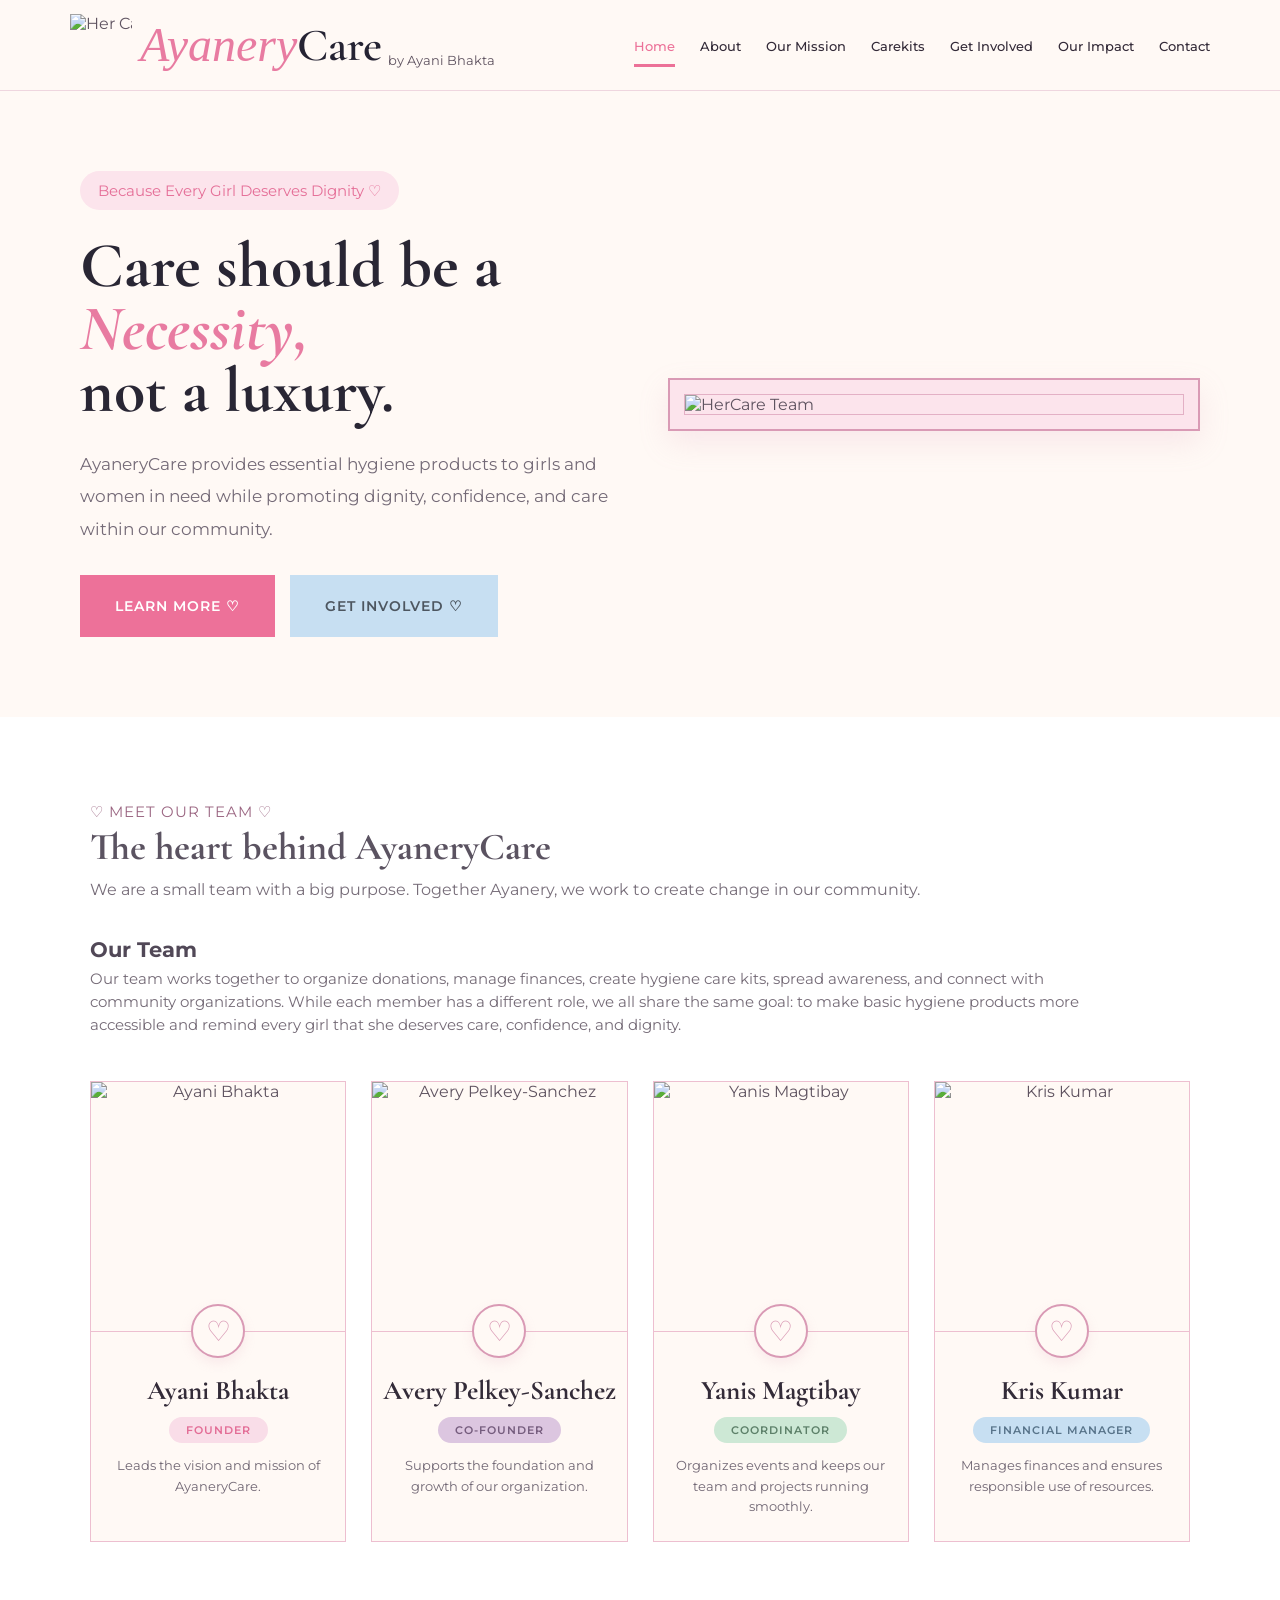
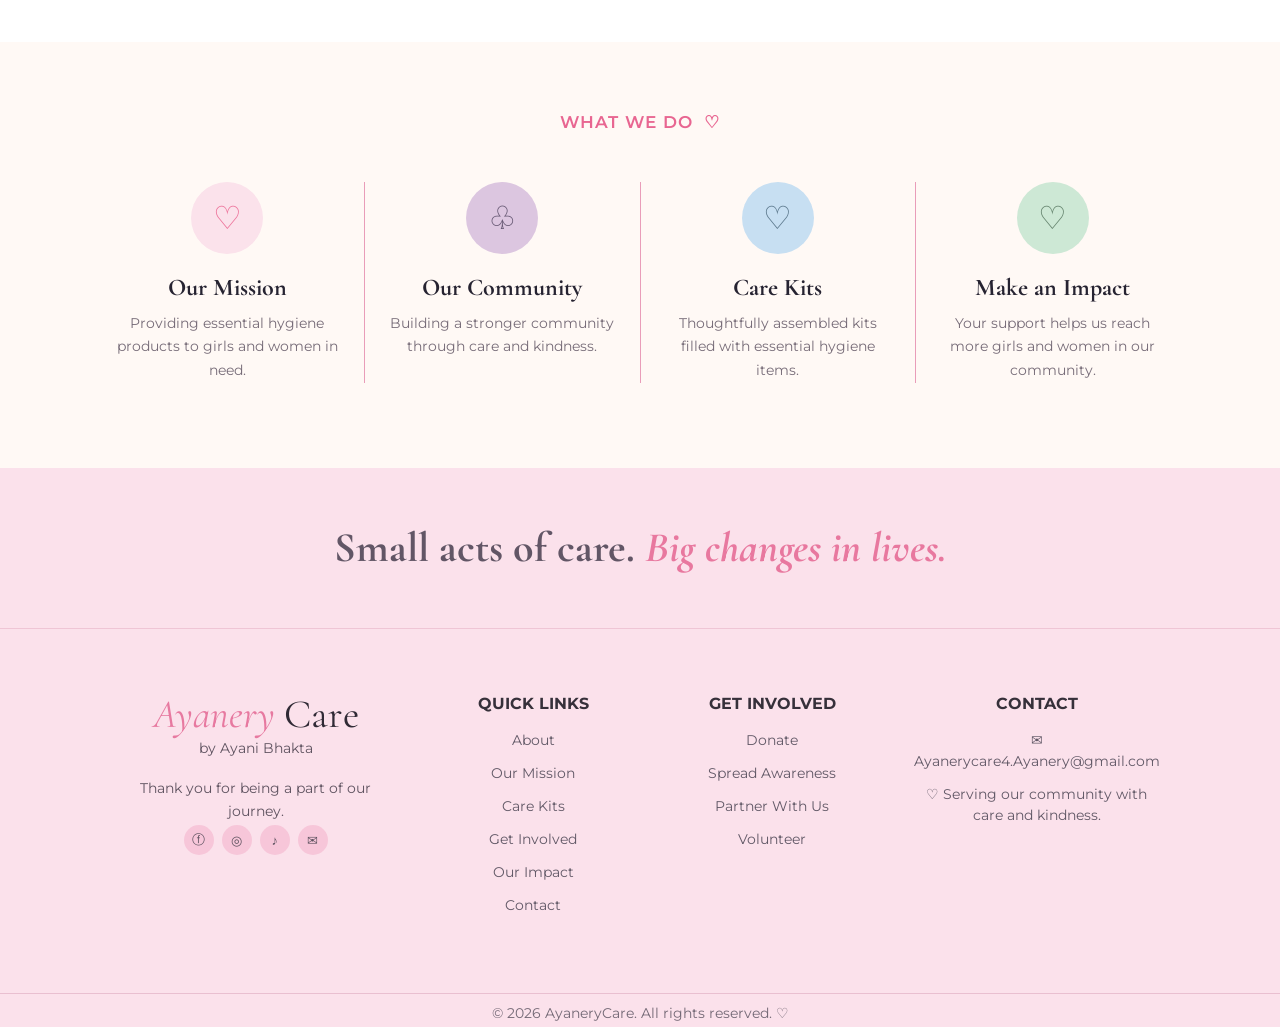
==== index.html @ 55cba6fd "Add files via upload" ====
<!DOCTYPE html>
<html lang="en">

<head>
    <meta charset="UTF-8">
    <meta name="viewport" content="width=device-width, initial-scale=1.0">

    <title>AyaneryCare | By Ayani Bhakta</title>

    <link rel="preconnect" href="https://fonts.googleapis.com">
    <link rel="preconnect" href="https://fonts.gstatic.com" crossorigin>

    <link href="https://fonts.googleapis.com/css2?family=Cormorant+Garamond:wght@500;600;700&family=Montserrat:wght@300;400;500;600;700&family=Playfair+Display:ital,wght@0,500;0,600;0,700;1,500&display=swap" rel="stylesheet">

    <link rel="stylesheet" href="style.css">
</head>

<body>

<header class="navbar">

    <div class="nav-container">

        <a href="index.html" class="logo">

            <img
                src="images/logo2.jpg"
                alt="Her Care Logo"
                class="logo-image"
            >

            <span class="logo-her">Ayanery </span>
            <span class="logo-care">Care</span>
            <span class="logo-by">by Ayani Bhakta</span>

        </a>

        <button class="menu-button" aria-label="Open menu">☰</button>

        <nav>

            <ul class="nav-links">

                <li>
                    <a href="index.html" class="active">Home</a>
                </li>

                <li>
                    <a href="about.html">About</a>
                </li>

                <li>
                    <a href="mission.html">Our Mission</a>
                </li>

                <li>
                    <a href="care-kits.html">Carekits</a>
                </li>

                <li>
                    <a href="get-involved.html">Get Involved</a>
                </li>

                <li>
                    <a href="impact.html">Our Impact</a>
                </li>

                <li>
                    <a href="contact.html">Contact</a>
                </li>

            </ul>

        </nav>

    </div>

</header>


<section class="Her">

    <div class="Her-container">

        <div class="Her-text">

            <div class="slogan">
                Because Every Girl Deserves Dignity ♡
            </div>

            <h1>
                Care should be a
                <span>Necessity,</span>
                <br>
                not a luxury.
            </h1>

            <p>
                AyaneryCare provides essential hygiene products
                to girls and women in need while promoting
                dignity, confidence, and care within our
                community.
            </p>

            <div class="Her-buttons">

                <a href="about.html" class="button pink-button">
                    LEARN MORE ♡
                </a>

                <a href="get-involved.html" class="button blue-button">
                    GET INVOLVED ♡
                </a>

            </div>

        </div>


        <div class="Her-image team-frame">

            <div class="frame-inner">

                <img
                    src="images/team-photo.png"
                    alt="HerCare Team"
                    class="Her-team-photo"
                >

            </div>

        </div>

    </div>

</section>


<section class="team-section">

    <div class="team-title">

        <div class="meet-team">
            ♡ MEET OUR TEAM ♡
        </div>

        <h2>
            The heart behind
            <span>AyaneryCare</span>
        </h2>

        <p class="team-intro">
            We are a small team with a big purpose.
            Together Ayanery, we work to create change in our community.
        </p>

    </div>


    <div class="our-team-description">

        <div class="description-heart"></div>

        <h3>
            Our Team
        </h3>

        <p>
            Our team works together to organize donations,
            manage finances, create hygiene care kits, spread
            awareness, and connect with community organizations.
            While each member has a different role, we all share
            the same goal: to make basic hygiene products more
            accessible and remind every girl that she deserves
            care, confidence, and dignity.
        </p>

    </div>


<div class="team-container">


    <div class="team-card">

        <div class="team-photo">
            <img src="images/ayani1.jpeg" alt="Ayani Bhakta">

            <div class="team-heart">♡</div>
        </div>

        <h3>Ayani Bhakta</h3>

        <div class="role founder">
            FOUNDER
        </div>

        <p>
            Leads the vision and mission of AyaneryCare.
        </p>

    </div>


    <div class="team-card">

        <div class="team-photo">
            <img src="images/avery1.png" alt="Avery Pelkey-Sanchez">

            <div class="team-heart">♡</div>
        </div>

        <h3>Avery Pelkey-Sanchez</h3>

        <div class="role cofounder">
            CO-FOUNDER
        </div>

        <p>
            Supports the foundation and growth of our organization.
        </p>

    </div>


    <div class="team-card">

        <div class="team-photo">
            <img src="images/yanis1.png" alt="Yanis Magtibay">

            <div class="team-heart">♡</div>
        </div>

        <h3>Yanis Magtibay</h3>

        <div class="role coordinator">
            COORDINATOR
        </div>

        <p>
            Organizes events and keeps our team and projects
            running smoothly.
        </p>

    </div>


    <div class="team-card">

        <div class="team-photo">
            <img src="images/kris1.png" alt="Kris Kumar">

            <div class="team-heart">♡</div>
        </div>

        <h3>Kris Kumar</h3>

        <div class="role financial">
            FINANCIAL MANAGER
        </div>

        <p>
            Manages finances and ensures responsible use
            of resources.
        </p>

    </div>

</div>

</section>


<section class="what-we-do">

    <div class="section-title">
        <span>WHAT WE DO</span>
        <span class="title-heart">♡</span>
    </div>

    <div class="what-container">

        <a href="mission.html" class="what-card">

            <div class="what-icon pink-icon">
                ♡
            </div>

            <h3>Our Mission</h3>

            <p>
                Providing essential hygiene products
                to girls and women in need.
            </p>

        </a>


        <div class="divider"></div>


        <a href="about.html" class="what-card">

            <div class="what-icon lavender-icon">
                ♧
            </div>

            <h3>Our Community</h3>

            <p>
                Building a stronger community through
                care and kindness.
            </p>

        </a>


        <div class="divider"></div>


        <a href="care-kits.html" class="what-card">

            <div class="what-icon blue-icon">
                ♡
            </div>

            <h3>Care Kits</h3>

            <p>
                Thoughtfully assembled kits filled with
                essential hygiene items.
            </p>

        </a>


        <div class="divider"></div>


        <a href="impact.html" class="what-card">

            <div class="what-icon mint-icon">
                ♡
            </div>

            <h3>Make an Impact</h3>

            <p>
                Your support helps us reach more girls
                and women in our community.
            </p>

        </a>

    </div>

</section>


<section class="cta">

    <div class="cta-inner">

        <h2>
            Small acts of care.
            <span>Big changes in lives.</span>
        </h2>

    </div>

</section>


<!-- FOOTER -->

<footer>

    <div class="footer-container">

        <div class="footer-brand">

            <div class="footer-logo">
                <span>Ayanery </span>Care
            </div>

            <div class="footer-by">
                by Ayani Bhakta
            </div>

            <p>
                Thank you for being a part
                of our journey.
            </p>

            <div class="social-icons">

                <a
                    href="https://www.facebook.com/profile.php?id=61594185781032&sk=directory_contact_info&fb_profile_edit_entry_point=%7B%22feature%22%3A%22profile_directory%22%2C%22click_point%22%3A%22pencil_edit_directory_section%22%2C%22additional_metadata%22%3A%7B%22section_type%22%3A%22contact_info%22%7D%7D"
                    target="_blank"
                    rel="noopener noreferrer"
                    aria-label="Facebook">
                    ⓕ
                </a>

                <a
                    href="https://www.instagram.com/Ayanerycare_ayani/?utm_source=ig_web_button_share_sheet"
                    target="_blank"
                    rel="noopener noreferrer"
                    aria-label="Instagram">
                    ◎
                </a>

                <a
                    href="https://www.tiktok.com/@Ayanerycare_ayani?is_from_webapp=1&sender_device=pc"
                    target="_blank"
                    rel="noopener noreferrer"
                    aria-label="TikTok">
                    ♪
                </a>

                <a
                    href="mailto:Ayanerycare4.Ayanery@gmail.com"
                    aria-label="Email">
                    ✉
                </a>

            </div>

        </div>

        <div class="footer-column">

            <h4>QUICK LINKS</h4>

            <a href="about.html">About</a>
            <a href="mission.html">Our Mission</a>
            <a href="care-kits.html">Care Kits</a>
            <a href="get-involved.html">Get Involved</a>
            <a href="impact.html">Our Impact</a>
            <a href="contact.html">Contact</a>

        </div>

        <div class="footer-column">

            <h4>GET INVOLVED</h4>

            <a href="get-involved.html">Donate</a>
            <a href="get-involved.html">Spread Awareness</a>
            <a href="get-involved.html">Partner With Us</a>
            <a href="get-involved.html">Volunteer</a>

        </div>

        <div class="footer-column contact">

            <h4>CONTACT</h4>

            <p>✉ Ayanerycare4.Ayanery@gmail.com</p>

            <p>
                ♡ Serving our community with care and kindness.
            </p>

        </div>

    </div>

    <div class="copyright">

         <span id="year"></span>
      © 2026 AyaneryCare. All rights reserved. ♡

    </div>

</footer>


<script src="script.js"></script>

</body>
</html>
---- style.css ----
/* =========================================================
   HER CARE — STYLE.CSS
========================================================= */

:root {
    --pink: #F8C8DC;
    --blush: #FCE4EC;
    --lavender: #DCC6E0;
    --blue: #C7DFF2;
    --mint: #CDE8D5;
    --peach: #FAD9C1;
    --cream: #FFF9F5;
    --rose: #D99AB5;
    --text: #5F5360;
    --dark: #302A35;
    --muted: #776C78;
    --line: #E99DB9;
}

/* =========================================================
   GENERAL
========================================================= */

* {
    box-sizing: border-box;
    margin: 0;
    padding: 0;
}

html {
    scroll-behavior: smooth;
}

body {
    font-family: "Montserrat", sans-serif;
    background: var(--cream);
    color: var(--text);
    overflow-x: hidden;
    min-height: 100vh;
    display: flex;
    flex-direction: column;
}

main {
    flex: 1;
}

img {
    max-width: 100%;
}

a {
    text-decoration: none;
    color: inherit;
}

/* =========================================================
   NAVIGATION
========================================================= */

.navbar,
header {
    width: 100%;
    background: var(--cream);
    border-bottom: 1px solid #efd6df;
}

.nav-container {
    width: 100%;
    max-width: 1200px;
    min-height: 90px;
    margin: auto;
    padding: 10px 30px;
    display: flex;
    align-items: center;
}

.logo {
    display: flex;
    align-items: center;
    white-space: nowrap;
    flex-shrink: 0;
}

.logo-image {
    width: 62px;
    height: 62px;
    object-fit: contain;
    display: block;
    margin-right: 8px;
    flex-shrink: 0;
}

.logo-her {
    font-family: cursive;
    font-size: 48px;
    font-style: italic;
    color: #E87BA1;
    line-height: 1;
}

.logo-care {
    font-family: "Cormorant Garamond", serif;
    font-size: 46px;
    font-weight: 600;
    color: #252333;
    line-height: 1;
}

.logo-by {
    font-size: 13px;
    margin-left: 6px;
    color: var(--text);
    align-self: flex-end;
    margin-bottom: 8px;
}

.nav-container nav {
    flex: 1;
    margin-left: 35px;
}

.nav-links {
    display: flex;
    align-items: center;
    justify-content: flex-end;
    gap: 25px;
    list-style: none;
}

.nav-links a {
    font-size: 13px;
    font-weight: 500;
    color: #332a38;
    padding: 10px 0;
    white-space: nowrap;
}

.nav-links a:hover,
.nav-links a.active {
    color: #EC7198;
}

.nav-links a.active {
    border-bottom: 3px solid #EC7198;
}

.menu-button,
.menu-toggle {
    display: none;
    border: 1px solid #e7a9c2;
    background: var(--pink);
    width: 52px;
    height: 52px;
    font-size: 22px;
    color: #2296dc;
    cursor: pointer;
}

/* =========================================================
   HOMEPAGE HERO
========================================================= */

.hero {
    width: 100%;
    background: var(--cream);
}

.hero-container {
    max-width: 1200px;
    width: 100%;
    margin: auto;
    padding: 80px 40px;
    display: grid;
    grid-template-columns: 1fr 1fr;
    align-items: center;
    gap: 55px;
}

.hero-text {
    min-width: 0;
}

.slogan {
    display: inline-block;
    background: var(--blush);
    color: #E56F98;
    padding: 10px 18px;
    border-radius: 30px;
    font-size: 15px;
    margin-bottom: 25px;
}

.hero h1 {
    font-family: "Cormorant Garamond", serif;
    font-size: clamp(48px, 5vw, 72px);
    line-height: .98;
    color: #292634;
    margin-bottom: 25px;
}

.hero h1 span {
    color: #E87BA1;
    font-style: italic;
}

.hero-text p {
    max-width: 560px;
    font-size: 17px;
    line-height: 1.9;
    color: #746a77;
    margin-bottom: 30px;
}

.hero-buttons {
    display: flex;
    gap: 15px;
    flex-wrap: wrap;
}

.button {
    display: inline-flex;
    justify-content: center;
    align-items: center;
    min-height: 62px;
    padding: 0 35px;
    font-weight: 600;
    font-size: 14px;
    letter-spacing: 1px;
}

.pink-button {
    background: #ED7199;
    color: white;
}

.blue-button {
    background: var(--blue);
    color: #4d5660;
}

/* =========================================================
   HERO TEAM FRAME
========================================================= */

.hero-image {
    width: 100%;
    overflow: hidden;
    border-radius: 0 0 80px 0;
}

.team-frame {
    border: 2px solid var(--rose);
    background: var(--blush);
    padding: 14px;
    box-shadow: 0 12px 30px rgba(217,154,181,.18);
}

.frame-inner {
    width: 100%;
    border: 1px solid rgba(217,154,181,.7);
    overflow: hidden;
    display: block;
}

.hero-team-photo {
    width: 100%;
    height: auto;
    display: block;
}

/* =========================================================
   TEAM
========================================================= */

.team-section {
    background: white;
    width: 100%;
    padding: 85px 30px 100px;
}

.team-title,
.our-team-description {
    max-width: 1100px;
    margin-left: auto;
    margin-right: auto;
    text-align: left;
}

.team-title {
    margin-bottom: 35px;
}

.meet-team {
    color: #9b6682;
    font-size: 15px;
    letter-spacing: 1px;
    margin-bottom: 5px;
}

.team-title h2 {
    font-family: "Cormorant Garamond", serif;
    font-size: 38px;
    line-height: 1.15;
    color: #5b5361;
    margin-bottom: 8px;
}

.team-intro {
    font-size: 16px;
    line-height: 1.5;
    color: #776d79;
}

.our-team-description {
    margin-bottom: 45px;
}

.description-heart {
    font-size: 22px;
    color: #9b6682;
    margin-bottom: 3px;
}

.our-team-description h3 {
    font-size: 21px;
    color: #514857;
    margin-bottom: 5px;
}

.our-team-description p {
    max-width: 1000px;
    font-size: 15px;
    line-height: 1.55;
    color: #756b77;
}

.team-container {
    width: 100%;
    max-width: 1100px;
    margin: auto;
    display: grid;
    grid-template-columns: repeat(4,1fr);
    gap: 25px;
}

.team-card {
    position: relative;
    background: var(--cream);
    border: 1px solid #edbfd0;
    text-align: center;
    overflow: visible;
    padding-bottom: 25px;
    min-width: 0;
}

.team-photo {
    position: relative;
    width: 100%;
    height: 250px;
    overflow: visible;
    background: #FFF9F5;
    display: block;
    border-bottom: 1px solid #edbfd0;
}

.team-photo img {
    width: 100%;
    height: 100%;
    display: block;
    object-fit: cover;
    object-position: center 20%;
}

.team-heart {
    position: absolute;
    left: 50%;
    bottom: -27px;
    transform: translateX(-50%);
    width: 54px;
    height: 54px;
    border-radius: 50%;
    background: var(--cream);
    border: 2px solid var(--rose);
    display: flex;
    align-items: center;
    justify-content: center;
    font-size: 28px;
    color: var(--rose);
    line-height: 1;
    z-index: 10;
    box-shadow: 0 5px 12px rgba(217,154,181,.16);
    pointer-events: none;
}

.team-card h3 {
    font-family: "Cormorant Garamond", serif;
    font-size: 27px;
    color: #332b38;
    margin: 42px 10px 10px;
}

.role {
    display: inline-block;
    padding: 6px 17px;
    border-radius: 20px;
    font-size: 11px;
    font-weight: 600;
    letter-spacing: 1px;
    margin-bottom: 12px;
}

.founder {
    background: #F9DDE8;
    color: #E36D96;
}

.cofounder {
    background: #DCC6E0;
    color: #755C7D;
}

.coordinator {
    background: #CDE8D5;
    color: #5D8069;
}

.financial {
    background: #C7DFF2;
    color: #58748A;
}

.team-card p {
    font-size: 13px;
    line-height: 1.55;
    color: #716774;
    padding: 0 20px;
}

/* =========================================================
   HOMEPAGE WHAT WE DO
========================================================= */

.what-we-do {
    background: var(--cream);
    width: 100%;
    padding: 70px 30px 85px;
}

.section-title {
    text-align: center;
    color: #E86691;
    font-weight: 600;
    letter-spacing: 1px;
    font-size: 17px;
    margin-bottom: 50px;
}

.title-heart {
    margin-left: 5px;
}

.what-we-do .what-container {
    width: 100%;
    max-width: 1100px;
    margin: auto;
    display: grid;
    grid-template-columns: 1fr 1px 1fr 1px 1fr 1px 1fr;
    align-items: stretch;
}

.what-we-do .what-card {
    width: 100%;
    min-width: 0;
    text-align: center;
    padding: 0 25px;
    border: none;
    transition: transform .2s;
}

.what-we-do .what-card:hover {
    transform: translateY(-4px);
}

.what-icon,
.care-icon {
    width: 72px;
    height: 72px;
    margin: 0 auto 20px;
    border-radius: 50%;
    display: flex;
    align-items: center;
    justify-content: center;
    font-size: 32px;
}

.pink-icon,
.pink-care {
    background: #FBE2EB;
    color: #ED7199;
}

.lavender-icon,
.lavender-care {
    background: #DCC6E0;
    color: #665873;
}

.blue-icon,
.blue-care {
    background: #C7DFF2;
    color: #5B778B;
}

.mint-icon,
.mint-care {
    background: #CDE8D5;
    color: #64836D;
}

.peach-care {
    background: #FAD9C1;
    color: #9B6650;
}

.rose-care {
    background: var(--rose);
    color: #FFFFFF;
}

.what-we-do .what-card h3 {
    margin: 18px 10px 10px;
    font-family: "Cormorant Garamond",serif;
    font-size: 24px;
    line-height: 1.15;
    color: #262331;
}

.what-we-do .what-card p {
    margin: 0;
    font-size: 14px;
    line-height: 1.7;
    color: #776c78;
}

.what-we-do .divider {
    width: 1px;
    height: 100%;
    background: var(--line);
    display: block;
}

/* =========================================================
   HOMEPAGE CTA
========================================================= */

.cta {
    background: #FBE1EB;
    padding: 55px 25px;
}

.cta-inner {
    text-align: center;
    max-width: 900px;
    margin: auto;
}

.cta h2 {
    font-family: "Cormorant Garamond",serif;
    font-size: 42px;
    color: #625666;
    line-height: 1.2;
}

.cta h2 span {
    color: #E8789F;
    font-style: italic;
}

/* =========================================================
   CONTACT / INNER PAGES
========================================================= */

.about-page {
    width: 100%;
}

.content-container {
    width: 100%;
    max-width: 1100px;
    margin: auto;
}

.contact-page {
    min-height: calc(100vh - 150px);
}

.contact-hero {
    text-align: center;
    padding: 80px 20px 65px;
    background: linear-gradient(135deg,var(--blush),var(--lavender));
}

.contact-hero h1 {
    font-family: "Cormorant Garamond",serif !important;
    font-size: 58px;
    font-weight: 600;
    margin: 10px 0 15px;
    color: var(--text);
}

.contact-hero h1 span {
    color: var(--rose);
}

.contact-hero p:last-child {
    max-width: 650px;
    margin: auto;
    line-height: 1.8;
    font-size: 16px;
}

.contact-section {
    padding: 80px 20px;
    background: var(--cream);
}

.contact-layout {
    max-width: 1050px;
    margin: auto;
    display: grid;
    grid-template-columns: 1fr 1fr;
    gap: 70px;
    align-items: center;
}

.contact-intro h2 {
    font-family: "Cormorant Garamond",serif;
    font-size: 45px;
    font-weight: 600;
    margin: 10px 0 20px;
    color: var(--text);
}

.contact-intro > p:not(.small-title) {
    line-height: 1.9;
    font-size: 15px;
    color: var(--text);
}

.small-title,
.section-label {
    font-size: 12px;
    font-weight: 600;
    letter-spacing: 3px;
    color: var(--rose);
}

.contact-note {
    display: flex;
    gap: 18px;
    margin-top: 30px;
    padding: 22px;
    background: white;
    border-left: 4px solid var(--pink);
    box-shadow: 0 8px 25px rgba(95,83,96,.08);
}

.contact-note > span {
    font-size: 28px;
    color: var(--rose);
}

.contact-note strong {
    font-family: "Cormorant Garamond",serif;
    font-size: 22px;
}

.contact-note p {
    margin: 0 !important;
    font-size: 13px;
    line-height: 1.6;
}

.contact-card {
    background: white;
    padding: 40px;
    box-shadow: 0 15px 40px rgba(95,83,96,.10);
    border-top: 5px solid var(--pink);
}

.contact-card h2,
.contact-card h3 {
    font-family: "Cormorant Garamond",serif !important;
    color: var(--text);
}

.contact-card h2 {
    font-size: 34px;
    font-weight: 600;
    margin: 0 0 20px;
}

.contact-card h3 {
    font-size: 34px;
    margin: 0 0 5px;
}

.contact-card-text {
    font-size: 14px;
    margin-bottom: 25px;
    color: #766c77;
}

.contact-socials {
    display: flex;
    flex-direction: column;
    gap: 12px;
}

.contact-social {
    display: flex;
    align-items: center;
    gap: 15px;
    padding: 16px;
    color: var(--text);
    background: var(--cream);
    border: 1px solid #f0e4e9;
    transition: .25s ease;
}

.contact-social:hover {
    transform: translateX(5px);
    background: var(--blush);
    box-shadow: 0 5px 15px rgba(95,83,96,.08);
}

.social-symbol {
    width: 42px;
    height: 42px;
    display: flex;
    align-items: center;
    justify-content: center;
    background: white;
    font-size: 22px;
    border-radius: 50%;
    color: var(--rose);
    flex-shrink: 0;
}

.contact-social strong {
    display: block;
    font-size: 14px;
    font-weight: 600;
}

.contact-social small {
    display: block;
    margin-top: 3px;
    font-size: 11px;
    color: #877b86;
}

.contact-social .social-arrow {
    margin-left: auto;
    font-size: 18px;
    color: var(--rose);
}

.page-cta {
    text-align: center;
    padding: 65px 20px;
    background: var(--pink);
}

.page-cta h2 {
    font-family: "Cormorant Garamond",serif;
    font-size: 38px;
    margin: 8px 0 25px;
    color: var(--text);
}

.page-cta p {
    margin-bottom: 20px;
}

.primary-button {
    display: inline-flex;
    align-items: center;
    justify-content: center;
    padding: 13px 28px;
    min-height: auto;
    background: white;
    color: var(--text);
    font-size: 12px;
    font-weight: 600;
    letter-spacing: 1px;
    transition: .25s ease;
}

.primary-button:hover {
    transform: translateY(-3px);
    box-shadow: 0 8px 20px rgba(95,83,96,.15);
}

/* =========================================================
   DONATIONS & COMMUNITY SERVICE
========================================================= */

.donation-hours {
    width: min(100%, 1100px);
    margin: 0 auto;
    padding: 35px 30px 10px;
    text-align: center;
}

.donation-hours .section-label {
    margin-bottom: 6px;
    color: #E86691;
    font-size: 16px;
    font-weight: 600;
    letter-spacing: 1px;
}

.donation-hours h2 {
    font-family: "Cormorant Garamond", serif;
    font-size: 42px;
    line-height: 1.1;
    color: var(--dark);
    margin-bottom: 8px;
}

.donation-hours p:last-child {
    max-width: 900px;
    margin: 0 auto;
    font-size: 14px;
    line-height: 1.7;
    color: var(--muted);
}

/* =========================================================
   CARE KITS
========================================================= */

.care-kit-items {
    width: 100%;
    padding: 65px 30px 70px;
    background: var(--cream);
}

.care-kit-heading {
    text-align: center;
    margin-bottom: 45px;
}

.care-kit-heading .section-label {
    color: #E86691;
    font-size: 17px;
    font-weight: 600;
    letter-spacing: 1px;
}

.care-kit-heading::after {
    content: none !important;
    display: none !important;
}

/* =========================================================
   CARE KIT GRID — DESKTOP
   5 CARDS TOP / 4 CENTERED BELOW
========================================================= */

.care-items-grid {
    width: 100%;
    max-width: 1100px;
    margin: 0 auto;
    display: grid;
    grid-template-columns: repeat(10, 1fr);
    column-gap: 0;
    row-gap: 50px;
}

.care-item {
    position: relative;
    text-align: center;
    min-width: 0;
    padding: 0 20px;
    grid-column: span 2;
}

.care-item:nth-child(1) {
    grid-column: 1 / span 2;
}

.care-item:nth-child(2) {
    grid-column: 3 / span 2;
}

.care-item:nth-child(3) {
    grid-column: 5 / span 2;
}

.care-item:nth-child(4) {
    grid-column: 7 / span 2;
}

.care-item:nth-child(5) {
    grid-column: 9 / span 2;
}

.care-item:nth-child(6) {
    grid-column: 2 / span 2;
}

.care-item:nth-child(7) {
    grid-column: 4 / span 2;
}

.care-item:nth-child(8) {
    grid-column: 6 / span 2;
}

.care-item:nth-child(9) {
    grid-column: 8 / span 2;
}

.care-item:nth-child(1),
.care-item:nth-child(2),
.care-item:nth-child(3),
.care-item:nth-child(4),
.care-item:nth-child(6),
.care-item:nth-child(7),
.care-item:nth-child(8) {
    border-right: 1px solid var(--line);
}

.care-item:nth-child(5),
.care-item:nth-child(9) {
    border-right: none;
}

.care-line {
    width: 100%;
    max-width: 190px;
    height: 1px;
    background: var(--line);
    margin: 0 auto 20px;
}

.care-item h3,
.provided-item h3 {
    font: 600 27px/1.15 "Cormorant Garamond",serif;
    color: #262331;
    margin-bottom: 10px;
}

.care-item p,
.provided-item p {
    max-width: 200px;
    margin: 0 auto;
    font-size: 13px;
    line-height: 1.65;
    color: #776C78;
}

.featured-care {
    background: transparent;
    padding-top: 0;
    padding-bottom: 0;
    border-radius: 0;
    box-shadow: none;
}

.featured-care .care-icon {
    margin-top: 0;
}

/* =========================================================
   PROVIDED BY US
========================================================= */

.provided-care {
    width: 100%;
    padding: 0 30px 35px;
    background: var(--cream);
}

.provided-content {
    width: 100%;
    max-width: 1180px;
    margin: auto;
    padding: 28px 38px;
    background: #FCEEF3;
    border-radius: 12px;
    display: flex;
    align-items: center;
    justify-content: space-between;
}

.provided-content .section-label {
    margin-bottom: 5px;
    color: #E86691;
    font-size: 16px;
    font-weight: 600;
    letter-spacing: 1px;
}

.provided-content h2 {
    font-family: "Cormorant Garamond",serif;
    font-size: 40px;
    line-height: 1.1;
    color: var(--dark);
    margin-bottom: 8px;
}

.provided-content > div:first-child > p:last-child {
    font-size: 14px;
    line-height: 1.6;
    color: #776C78;
}

.provided-heart {
    font-family: "Cormorant Garamond",serif;
    font-size: 85px;
    line-height: 1;
    color: #ED7199;
    padding-right: 25px;
}

.provided-items {
    width: 90%;
    max-width: 1100px;
    margin: auto;
    padding: 35px 0 80px;
    display: grid;
    grid-template-columns: repeat(4,1fr);
}

.provided-item {
    text-align: center;
    padding: 0 30px;
}

.provided-item:not(:last-child) {
    border-right: 1px solid var(--line);
}

/* =========================================================
   INNER PAGE CARDS
========================================================= */

.inner-card-section {
    padding: 75px 0 90px;
    background: var(--cream);
}

.inner-section-heading {
    width: 90%;
    max-width: 1050px;
    margin: 0 auto 45px;
    text-align: center;
}

.inner-section-heading h2 {
    font-family: "Cormorant Garamond",serif;
    font-size: 40px;
    color: var(--text);
    margin-bottom: 10px;
}

.inner-section-heading > p:last-child {
    font-size: 14px;
    line-height: 1.7;
    color: var(--muted);
}

.inner-card-grid,
.care-kits-grid,
.four-card-grid,
.three-card-grid {
    width: 90%;
    max-width: 1100px;
    margin: auto;
    display: grid;
    grid-template-columns: repeat(3,1fr);
    gap: 25px;
}

.four-card-grid {
    grid-template-columns: repeat(4,1fr);
}

.inner-card {
    min-height: 245px;
    padding: 35px 25px;
    background: white;
    border: 1px solid #edbfd0;
    text-align: center;
}

.large-inner-card {
    min-height: 410px;
    background: white;
    border: 1px solid #edbfd0;
    text-align: center;
    overflow: hidden;
}

.large-card-top {
    height: 230px;
    background: var(--blush);
}

.large-inner-card h3 {
    font-family: "Cormorant Garamond",serif;
    font-size: 29px;
    margin: 48px 15px 10px;
    color: #262331;
}

.large-inner-card p {
    max-width: 250px;
    margin: auto;
    font-size: 13px;
    line-height: 1.65;
    color: var(--muted);
}

/* =========================================================
   GET INVOLVED — OLD ICON SUPPORT
========================================================= */

.get-involved-section .large-card-top {
    display: flex;
    align-items: center;
    justify-content: center;
}

.get-involved-section .large-card-heart {
    width: 90px;
    height: 90px;
    border-radius: 50%;
    display: flex;
    align-items: center;
    justify-content: center;
    font-size: 40px;
    line-height: 1;
    margin: 0;
    box-shadow: 0 8px 20px rgba(217,154,181,.18);
}

/* =========================================================
   FOOTER
========================================================= */

footer {
    width: 100%;
    background: #FBE1EB;
    border-top: 1px solid #efc5d5;
    margin-top: auto;
    text-align: center;
}

.footer-container {
    max-width: 1100px;
    margin: auto;
    padding: 65px 30px;
    display: grid;
    grid-template-columns: 1.4fr 1fr 1fr 1.2fr;
    gap: 45px;
}

.footer-content {
    width: 100%;
    max-width: 1100px;
    margin: auto;
    padding: 25px 20px 12px;
    display: flex;
    flex-direction: column;
    justify-content: center;
    align-items: center;
    gap: 6px;
    text-align: center;
}

.footer-content h3 {
    font-family: "Cormorant Garamond",serif;
    font-size: 27px;
    font-weight: 600;
    color: #302a35;
    margin: 0;
}

.footer-content > p {
    margin: 0;
    font-size: 10px;
    color: #625967;
}

.footer-content .social-icons,
.social-icons {
    display: flex;
    justify-content: center;
    align-items: center;
    gap: 8px;
    margin-top: 3px;
}

.footer-content .social-icons a,
.social-icons a {
    width: 30px;
    height: 30px;
    background: #F7C6D9;
    border-radius: 50%;
    display: flex;
    align-items: center;
    justify-content: center;
    font-size: 13px;
    transition: .25s ease;
}

.footer-content .social-icons a:hover,
.social-icons a:hover {
    transform: translateY(-3px);
    background: #EBA9C4;
}

.footer-content .copyright,
.copyright {
    position: relative;
    width: 100%;
    border-top: 1px solid #e9bfd0;
    padding: 10px 5px 5px;
    margin-top: 12px;
    text-align: center;
    font-size: 14px;
    color: #746976;
    background: transparent;
    transform: none;
    left: auto;
    top: auto;
}

.footer-logo {
    font-family: "Cormorant Garamond",serif;
    font-size: 40px;
    color: #302a35;
    line-height: 1;
}

.footer-logo span {
    color: #E779A0;
    font-style: italic;
}

.footer-by {
    margin-top: 5px;
    font-size: 14px;
}

.footer-brand p {
    margin-top: 20px;
    line-height: 1.6;
    font-size: 14px;
}

.footer-column {
    display: flex;
    flex-direction: column;
    gap: 12px;
}

.footer-column h4 {
    color: #36303A;
    font-size: 16px;
    margin-bottom: 5px;
}

.footer-column a,
.footer-column p {
    font-size: 14px;
    line-height: 1.5;
    color: #625967;
}

.footer-column a:hover {
    color: #E66F98;
}

/* =========================================================
   TABLET
========================================================= */

@media (max-width: 900px) {

    .what-we-do .what-container {
        grid-template-columns: 1fr 1fr;
    }

    .what-we-do .what-card {
        padding: 25px 15px 35px;
    }

    .what-we-do .divider {
        display: none;
    }

    /* CARE KITS — TABLET */

    .care-items-grid {
        grid-template-columns: repeat(2,1fr);
        row-gap: 40px;
    }

    .care-item {
        grid-column: auto !important;
        padding: 0 20px;
        border-right: none !important;
    }

    .care-item:nth-child(odd) {
        border-right: 1px solid var(--line) !important;
    }

    .care-item:nth-child(even) {
        border-right: none !important;
    }

    .provided-content h2 {
        font-size: 34px;
    }

    .inner-card-grid,
    .care-kits-grid,
    .four-card-grid,
    .three-card-grid {
        grid-template-columns: repeat(2,1fr);
    }
}

/* =========================================================
   MOBILE
========================================================= */

@media (max-width: 768px) {

    .nav-container {
        min-height: 75px;
        padding: 8px 20px;
        justify-content: space-between;
    }

    .logo {
        min-width: 0;
    }

    .logo-image {
        width: 50px;
        height: 50px;
        margin-right: 6px;
    }

    .logo-her {
        font-size: 35px;
    }

    .logo-care {
        font-size: 33px;
    }

    .logo-by {
        font-size: 9px;
        margin-left: 4px;
        margin-bottom: 5px;
    }

    .menu-button,
    .menu-toggle {
        display: block;
        flex-shrink: 0;
    }

    .nav-container nav {
        position: absolute;
        top: 75px;
        left: 0;
        width: 100%;
        background: var(--cream);
        z-index: 1000;
        margin-left: 0;
    }

    .nav-links {
        display: none;
        flex-direction: column;
        width: 100%;
        gap: 0;
        border-top: 1px solid #efd6df;
    }

    .nav-links.active {
        display: flex;
    }

    .nav-links li,
    .nav-links a {
        width: 100%;
    }

    .nav-links a {
        display: block;
        padding: 16px 20px;
        border-bottom: 1px solid #f0dce3;
    }

    .nav-links a.active {
        border-bottom: 1px solid #f0dce3;
    }

    /* HERO */

    .hero-container {
        display: flex;
        flex-direction: column;
        width: 100%;
        padding: 55px 24px 45px;
        gap: 35px;
    }

    .hero-text {
        width: 100%;
    }

    .slogan {
        font-size: 12px;
        padding: 9px 14px;
        margin-bottom: 20px;
    }

    .hero h1 {
        font-size: 49px;
        line-height: 1;
        margin-bottom: 20px;
    }

    .hero-text p {
        font-size: 15px;
        line-height: 1.7;
        width: 100%;
        margin-bottom: 25px;
    }

    .hero-buttons {
        width: 100%;
        flex-direction: column;
        gap: 12px;
    }

    .button {
        width: 100%;
        min-height: 58px;
    }

    .hero-image {
        width: 100%;
        border-radius: 0 0 55px 0;
    }

    .team-frame {
        padding: 10px;
    }

    /* TEAM */

    .team-section {
        width: 100%;
        padding: 55px 20px 70px;
    }

    .team-title {
        width: 100%;
        margin-bottom: 28px;
    }

    .team-title h2 {
        font-size: 25px;
        line-height: 1.25;
    }

    .team-intro {
        font-size: 14px;
    }

    .our-team-description {
        width: 100%;
        margin-bottom: 35px;
    }

    .our-team-description p {
        width: 100%;
        font-size: 14px;
        line-height: 1.65;
    }

    .team-container {
        width: 100%;
        grid-template-columns: 1fr;
        gap: 28px;
    }

    .team-card {
        width: 100%;
    }

    .team-photo {
        width: 100%;
        height: 250px;
        overflow: visible;
        background: #FFF9F5;
        display: flex;
        align-items: center;
        justify-content: center;
    }

    .team-photo img {
        width: 100%;
        height: 100%;
        object-fit: contain;
        object-position: center center;
        background: #FFF9F5;
    }

    .team-card h3 {
        font-size: 29px;
        margin-top: 42px;
    }

    .team-card p {
        font-size: 14px;
        padding: 0 30px;
    }

    .team-heart {
        left: 50%;
        bottom: -27px;
        transform: translateX(-50%);
        width: 54px;
        height: 54px;
        font-size: 28px;
    }

    /* WHAT WE DO */

    .what-we-do {
        width: 100%;
        padding: 65px 20px 70px;
    }

    .section-title {
        margin-bottom: 40px;
    }

    .what-we-do .what-container {
        grid-template-columns: 1fr;
    }

    .what-we-do .what-card {
        width: 100%;
        padding: 25px 15px 35px;
    }

    .what-we-do .what-card h3 {
        font-size: 24px;
    }

    .what-we-do .what-card p {
        font-size: 13px;
        line-height: 1.6;
    }

    .what-we-do .divider {
        display: none;
    }

    /* CTA */

    .cta {
        padding: 45px 20px;
    }

    .cta h2 {
        font-size: 34px;
    }

    /* CONTACT */

    .contact-hero {
        padding: 60px 20px 50px;
    }

    .contact-hero h1 {
        font-size: 45px;
    }

    .contact-hero p:last-child {
        font-size: 14px;
        line-height: 1.7;
    }

    .contact-layout {
        grid-template-columns: 1fr;
        gap: 40px;
    }

    .contact-section {
        padding: 60px 20px;
    }

    .contact-intro h2 {
        font-size: 38px;
    }

    .contact-card {
        padding: 30px 22px;
    }

    .contact-card h2,
    .contact-card h3 {
        font-size: 31px;
    }

    .contact-social {
        padding: 14px;
    }

    .page-cta {
        padding: 50px 20px;
    }

    .page-cta h2 {
        font-size: 32px;
    }

    /* FOOTER */

    .footer-container {
        width: 100%;
        display: flex;
        flex-direction: column;
        gap: 40px;
        padding: 55px 25px;
    }

    .footer-brand,
    .footer-column {
        width: 100%;
        align-items: center;
    }

    .footer-logo {
        font-size: 40px;
    }

    .footer-content {
        width: 100%;
        max-width: 100%;
        padding: 25px 15px 10px;
        gap: 5px;
    }

    .footer-content h3 {
        font-size: 24px;
    }

    .footer-content > p {
        font-size: 9px;
    }

    .footer-content .social-icons {
        gap: 7px;
        margin-top: 3px;
    }

    .footer-content .social-icons a {
        width: 28px;
        height: 28px;
        font-size: 12px;
    }

    .footer-content .copyright {
        font-size: 11px;
        padding: 9px 8px 0;
    }

    /* CARE KITS */

    .care-kit-items {
        padding: 55px 20px 60px;
    }

    .care-kit-heading {
        margin-bottom: 40px;
    }

    .care-kit-heading::after {
        content: none !important;
        display: none !important;
    }

    .care-items-grid {
        grid-template-columns: 1fr;
        row-gap: 35px;
    }

    .care-item {
        grid-column: auto !important;
        padding: 0 15px 30px;
        border-right: none !important;
        border-bottom: 1px solid var(--line);
    }

    .care-item:last-child {
        border-bottom: none;
    }

    .care-item h3 {
        font-size: 28px;
    }

    .care-item p {
        font-size: 13px;
        max-width: 250px;
    }

    .featured-care {
        padding-top: 0;
        padding-bottom: 30px;
        border-radius: 0;
        background: transparent;
    }

    /* PROVIDED */

    .provided-care {
        padding: 0 20px 25px;
    }

    .provided-content {
        padding: 25px 22px;
        display: block;
        text-align: left;
    }

    .provided-content h2 {
        font-size: 32px;
    }

    .provided-content > div:first-child > p:last-child {
        font-size: 13px;
    }

    .provided-heart {
        display: none;
    }

    .provided-items {
        width: 88%;
        grid-template-columns: 1fr;
        gap: 35px;
        padding-bottom: 60px;
    }

    .provided-item {
        padding: 0 15px 30px;
        border-right: none !important;
        border-bottom: 1px solid var(--line);
    }

    .provided-item:last-child {
        border-bottom: none;
    }

    /* INNER CARDS */

    .inner-card-section {
        padding: 55px 0 70px;
    }

    .inner-section-heading {
        width: 88%;
        margin-bottom: 30px;
    }

    .inner-section-heading h2 {
        font-size: 25px;
    }

    .inner-section-heading > p:last-child {
        font-size: 13px;
    }

    .inner-card-grid,
    .care-kits-grid,
    .four-card-grid,
    .three-card-grid {
        width: 88%;
        grid-template-columns: 1fr;
        gap: 22px;
    }

    .inner-card {
        min-height: 245px;
    }

    .large-inner-card {
        min-height: 410px;
    }

    .large-card-top {
        height: 230px;
    }

    .large-inner-card h3 {
        font-size: 29px;
        margin-top: 48px;
    }

    .large-inner-card p {
        font-size: 13px;
        max-width: 250px;
    }
}

/* =========================================================
   SMALL PHONES
========================================================= */

@media (max-width: 400px) {

    .logo-image {
        width: 43px;
        height: 43px;
    }

    .logo-her {
        font-size: 31px;
    }

    .logo-care {
        font-size: 29px;
    }

    .logo-by {
        font-size: 8px;
    }

    .hero h1 {
        font-size: 43px;
    }

    .team-photo {
        width: 100%;
        height: 250px;
        overflow: visible;
        background: #FFF9F5;
    }

    .team-photo img {
        width: auto;
        height: 100%;
        max-width: 100%;
        object-fit: contain;
        object-position: center center;
        background: #FFF9F5;
    }

    .team-heart {
        left: 50%;
        bottom: -27px;
        transform: translateX(-50%);
        width: 54px;
        height: 54px;
        font-size: 28px;
    }

    .what-we-do .what-card {
        padding-left: 10px;
        padding-right: 10px;
    }

    .what-we-do .what-card h3 {
        font-size: 21px;
    }

    .what-we-do .what-card p {
        font-size: 12px;
    }

    .contact-hero h1 {
        font-size: 40px;
    }

    .contact-intro h2 {
        font-size: 34px;
    }

    .contact-card {
        padding: 25px 18px;
    }

    .contact-card h2,
    .contact-card h3 {
        font-size: 28px;
    }

    .contact-social {
        padding: 13px;
    }

    .social-symbol {
        width: 38px;
        height: 38px;
    }

    .footer-content {
        padding: 20px 12px 9px;
        gap: 4px;
    }

    .footer-content h3 {
        font-size: 22px;
    }

    .footer-content > p {
        font-size: 8px;
    }

    .footer-content .social-icons {
        gap: 6px;
    }

    .footer-content .social-icons a {
        width: 27px;
        height: 27px;
        font-size: 11px;
    }

    .footer-content .copyright {
        font-size: 10px;
        padding: 6px 6px 0;
    }

    /* CARE KITS */

    .care-kit-heading::after {
        content: none !important;
        display: none !important;
    }

    .care-items-grid {
        grid-template-columns: 1fr;
    }

    .care-item {
        grid-column: auto !important;
    }

    .inner-card-grid,
    .care-kits-grid,
    .four-card-grid,
    .three-card-grid {
        width: 92%;
    }

    .large-card-top {
        height: 220px;
    }
}

/* =========================================================
   FINAL UPDATES FROM PROJECT NOTES
========================================================= */

.get-involved .large-card-heart,
.large-inner-card .large-card-heart {
    font-family: "Montserrat", sans-serif;
    font-size: 34px;
    line-height: 1;
}

.donation-hours {
    text-align: center;
}

/* PROVIDED ITEMS — TABLET */

@media (max-width: 900px) {

    .provided-items {
        grid-template-columns: repeat(2, 1fr);
        row-gap: 40px;
    }

    .provided-item:nth-child(odd) {
        border-right: 1px solid #E99DB9;
    }

    .provided-item:nth-child(even) {
        border-right: none;
    }
}

/* =========================================================
   FINAL MOBILE UPDATES
========================================================= */

@media (max-width: 600px) {

    .donation-hours {
        width: 100%;
        padding: 35px 20px 5px;
    }

    .donation-hours h2 {
        font-size: 34px;
    }

    .donation-hours p:last-child {
        font-size: 13px;
    }

    .provided-items {
        grid-template-columns: 1fr;
        row-gap: 35px;
    }

    .provided-item:nth-child(odd),
    .provided-item:nth-child(even) {
        border-right: none;
        border-bottom: 1px solid #E99DB9;
    }

    .provided-item:last-child {
        border-bottom: none;
    }
}

@media (max-width: 400px) {

    .donation-hours h2 {
        font-size: 30px;
    }
}


/* =========================================================
   GET INVOLVED — NEW PASTEL CARD DESIGN
========================================================= */

.get-involved-section .large-inner-card {
    padding: 38px 30px 32px;
    display: flex;
    flex-direction: column;
    align-items: center;
    justify-content: flex-start;
    text-align: center;
    border: 1px solid var(--line);
    border-radius: 6px;
    overflow: hidden;
    background: #ffffff;
    box-shadow: 0 8px 25px rgba(217, 154, 181, 0.08);
}

/* =========================================================
   INDIVIDUAL PASTEL CARD COLORS
========================================================= */

.get-involved-section .donate-card {
    background: #FFF7FA;
    border-color: #F3B8CE;
}

.get-involved-section .supplies-card {
    background: #FAF7FF;
    border-color: #D7C1E8;
}

.get-involved-section .volunteer-card {
    background: #F5FAFF;
    border-color: #B8DDF5;
}

.get-involved-section .awareness-card {
    background: #F6FCF8;
    border-color: #BFE3C9;
}

.get-involved-section .partner-card {
    background: #FFFAF5;
    border-color: #F2C9AA;
}

.get-involved-section .follow-card {
    background: #FFF7FB;
    border-color: #E7B2CE;
}

/* =========================================================
   INVOLVEMENT ICON CIRCLE
========================================================= */

.get-involved-section .involvement-icon {
    width: 124px;
    height: 124px;
    border-radius: 50%;
    margin: 0 auto 28px;
    display: flex;
    align-items: center;
    justify-content: center;
    flex-shrink: 0;
}

.get-involved-section .donate-card .involvement-icon {
    background: #FAD8E7;
    color: #C43E83;
}

.get-involved-section .supplies-card .involvement-icon {
    background: #E3D3EF;
    color: #925BAE;
}

.get-involved-section .volunteer-card .involvement-icon {
    background: #C9E7FA;
    color: #247DB9;
}

.get-involved-section .awareness-card .involvement-icon {
    background: #CDEBD7;
    color: #29915A;
}

.get-involved-section .partner-card .involvement-icon {
    background: #FAD9C1;
    color: #B85C25;
}

.get-involved-section .follow-card .involvement-icon {
    background: #E9B5D0;
    color: #A52D72;
}

.get-involved-section .involvement-icon svg {
    width: 62px;
    height: 62px;
    fill: none;
    stroke: currentColor;
    stroke-width: 2.5;
    stroke-linecap: round;
    stroke-linejoin: round;
}

/* =========================================================
   CARD NUMBERS
========================================================= */

.get-involved-section .card-number {
    width: 100%;
    display: flex;
    align-items: center;
    justify-content: center;
    gap: 15px;
    margin-bottom: 15px;
    font-family: Montserrat, sans-serif;
    font-size: 14px;
    font-weight: 600;
    letter-spacing: 2px;
}

.get-involved-section .card-number span {
    width: 65px;
    height: 1px;
    display: block;
}

.get-involved-section .donate-card .card-number {
    color: #D65A91;
}

.get-involved-section .donate-card .card-number span {
    background: #E58AAF;
}

.get-involved-section .supplies-card .card-number {
    color: #9B72B7;
}

.get-involved-section .supplies-card .card-number span {
    background: #BFA4D0;
}

.get-involved-section .volunteer-card .card-number {
    color: #4B98CC;
}

.get-involved-section .volunteer-card .card-number span {
    background: #8BC4E7;
}

.get-involved-section .awareness-card .card-number {
    color: #4B9C68;
}

.get-involved-section .awareness-card .card-number span {
    background: #91C9A3;
}

.get-involved-section .partner-card .card-number {
    color: #D6814F;
}

.get-involved-section .partner-card .card-number span {
    background: #E5AF8A;
}

.get-involved-section .follow-card .card-number {
    color: #C65D91;
}

.get-involved-section .follow-card .card-number span {
    background: #DF91B7;
}

/* =========================================================
   GET INVOLVED TITLES
========================================================= */

.get-involved-section .large-inner-card h3 {
    margin: 0 0 14px;
    font-family: "Cormorant Garamond", serif;
    font-size: 34px;
    font-weight: 600;
    line-height: 1.1;
    color: #302A35;
}

/* =========================================================
   GET INVOLVED DESCRIPTIONS
========================================================= */

.get-involved-section .large-inner-card > p {
    max-width: 285px;
    margin: 0 auto;
    font-family: Montserrat, sans-serif;
    font-size: 14px;
    line-height: 1.7;
    color: #776C78;
}

/* =========================================================
   GET INVOLVED HEART DIVIDER
========================================================= */

.get-involved-section .card-divider {
    width: 100%;
    display: flex;
    align-items: center;
    justify-content: center;
    gap: 14px;
    margin: auto 0 22px;
    font-family: serif;
    font-size: 20px;
}

.get-involved-section .card-divider::before,
.get-involved-section .card-divider::after {
    content: "";
    width: 55px;
    height: 1px;
    display: block;
}

.get-involved-section .donate-card .card-divider {
    color: #E36B9D;
}

.get-involved-section .donate-card .card-divider::before,
.get-involved-section .donate-card .card-divider::after {
    background: #E9A3BD;
}

.get-involved-section .supplies-card .card-divider {
    color: #A77BC0;
}

.get-involved-section .supplies-card .card-divider::before,
.get-involved-section .supplies-card .card-divider::after {
    background: #C8B1D7;
}

.get-involved-section .volunteer-card .card-divider {
    color: #4D9DD2;
}

.get-involved-section .volunteer-card .card-divider::before,
.get-involved-section .volunteer-card .card-divider::after {
    background: #9CCCE8;
}

.get-involved-section .awareness-card .card-divider {
    color: #4C9C67;
}

.get-involved-section .awareness-card .card-divider::before,
.get-involved-section .awareness-card .card-divider::after {
    background: #9CCAAA;
}

.get-involved-section .partner-card .card-divider {
    color: #E28A58;
}

.get-involved-section .partner-card .card-divider::before,
.get-involved-section .partner-card .card-divider::after {
    background: #E9B895;
}

.get-involved-section .follow-card .card-divider {
    color: #C85D91;
}

.get-involved-section .follow-card .card-divider::before,
.get-involved-section .follow-card .card-divider::after {
    background: #E0A0BD;
}

/* =========================================================
   GET INVOLVED BUTTONS
========================================================= */

.get-involved-section .card-button {
    display: inline-flex;
    align-items: center;
    justify-content: center;
    min-width: 205px;
    padding: 14px 24px;
    border-radius: 30px;
    background: #E95791;
    color: white;
    font-family: Montserrat, sans-serif;
    font-size: 12px;
    font-weight: 700;
    letter-spacing: 1px;
    text-decoration: none;
    transition: transform 0.2s ease, box-shadow 0.2s ease;
}

.get-involved-section .card-button:hover {
    transform: translateY(-2px);
    box-shadow: 0 8px 18px rgba(217, 87, 145, 0.22);
}

/* =========================================================
   GET INVOLVED — TABLET
========================================================= */

@media (max-width: 900px) {

    .get-involved-section .large-inner-card {
        min-height: 460px;
    }

}

/* =========================================================
   GET INVOLVED — MOBILE
========================================================= */

@media (max-width: 768px) {

    .get-involved-section .large-inner-card {
        min-height: 440px;
        padding: 32px 22px 28px;
    }

    .get-involved-section .involvement-icon {
        width: 105px;
        height: 105px;
    }

    .get-involved-section .involvement-icon svg {
        width: 52px;
        height: 52px;
    }

    .get-involved-section .large-inner-card h3 {
        font-size: 31px;
    }

    .get-involved-section .card-number span {
        width: 45px;
    }

}

/* =========================================================
   GET INVOLVED — SMALL PHONES
========================================================= */

@media (max-width: 400px) {

    .get-involved-section .large-inner-card {
        min-height: 430px;
        padding: 30px 18px 25px;
    }

    .get-involved-section .involvement-icon {
        width: 95px;
        height: 95px;
        margin-bottom: 22px;
    }

    .get-involved-section .involvement-icon svg {
        width: 48px;
        height: 48px;
    }

    .get-involved-section .large-inner-card h3 {
        font-size: 29px;
    }

    .get-involved-section .large-inner-card > p {
        font-size: 13px;
        max-width: 260px;
    }

    .get-involved-section .card-button {
        min-width: 190px;
        padding: 13px 20px;
    }

}

/* =========================================================
   AYANERY CARE HOMEPAGE FIX
   Matches the current index.html class names
========================================================= */

/* HERO */
.Her {
    width: 100%;
    background: var(--cream);
}

.Her-container {
    max-width: 1200px;
    width: 100%;
    margin: 0 auto;
    padding: 80px 40px;
    display: grid;
    grid-template-columns: 1fr 1fr;
    align-items: center;
    gap: 55px;
}

.Her-text {
    min-width: 0;
}

.Her-text .slogan {
    display: inline-block;
    background: var(--blush);
    color: #E56F98;
    padding: 10px 18px;
    border-radius: 30px;
    font-size: 15px;
    margin-bottom: 25px;
}

.Her-text h1 {
    font-family: "Cormorant Garamond", serif;
    font-size: clamp(48px, 5vw, 72px);
    line-height: .98;
    color: #292634;
    margin-bottom: 25px;
}

.Her-text h1 span {
    color: #E87BA1;
    font-style: italic;
}

.Her-text p {
    max-width: 560px;
    font-size: 17px;
    line-height: 1.9;
    color: #746a77;
    margin-bottom: 30px;
}

.Her-buttons {
    display: flex;
    gap: 15px;
    flex-wrap: wrap;
}

/* HERO IMAGE */
.Her-image {
    width: 100%;
    overflow: hidden;
}

.Her-image.team-frame {
    border: 2px solid var(--rose);
    background: var(--blush);
    padding: 14px;
    box-shadow: 0 12px 30px rgba(217,154,181,.18);
}

.Her-image .frame-inner {
    width: 100%;
    border: 1px solid rgba(217,154,181,.7);
    overflow: hidden;
}

.Her-team-photo {
    width: 100%;
    height: auto;
    display: block;
}

/* LOGO */
.logo-Ayanery {
    font-family: cursive;
    font-size: 48px;
    font-style: italic;
    color: #E87BA1;
    line-height: 1;
}

/* =========================================================
   AYANERY CARE BRANDING
========================================================= */

.logo-Ayanery::after {
    content: "";
}

.footer-logo span {
    color: #E779A0;
}

/* =========================================================
   TABLET
========================================================= */

@media (max-width: 900px) {

    .Her-container {
        grid-template-columns: 1fr;
        padding: 65px 30px;
        gap: 40px;
    }

    .Her-text {
        text-align: center;
    }

    .Her-text p {
        margin-left: auto;
        margin-right: auto;
    }

    .Her-buttons {
        justify-content: center;
    }

    .Her-image {
        width: 100%;
        max-width: 700px;
        margin: auto;
    }
}

/* =========================================================
   MOBILE
========================================================= */

@media (max-width: 768px) {

    .Her-container {
        display: flex;
        flex-direction: column;
        width: 100%;
        padding: 55px 24px 45px;
        gap: 35px;
    }

    .Her-text {
        width: 100%;
        text-align: left;
    }

    .Her-text .slogan {
        font-size: 12px;
        padding: 9px 14px;
        margin-bottom: 20px;
    }

    .Her-text h1 {
        font-size: 49px;
        line-height: 1;
        margin-bottom: 20px;
    }

    .Her-text p {
        width: 100%;
        font-size: 15px;
        line-height: 1.7;
        margin-bottom: 25px;
    }

    .Her-buttons {
        width: 100%;
        flex-direction: column;
        gap: 12px;
    }

    .Her-buttons .button {
        width: 100%;
        min-height: 58px;
    }

    .Her-image {
        width: 100%;
    }

    .Her-image.team-frame {
        padding: 10px;
    }

    .Her-team-photo {
        width: 100%;
        height: auto;
    }

    .logo-Ayanery {
        font-size: 35px;
    }
}

/* =========================================================
   SMALL PHONES
========================================================= */

@media (max-width: 400px) {

    .Her-container {
        padding-left: 18px;
        padding-right: 18px;
    }

    .Her-text h1 {
        font-size: 43px;
    }

    .logo-Ayanery {
        font-size: 31px;
    }
}
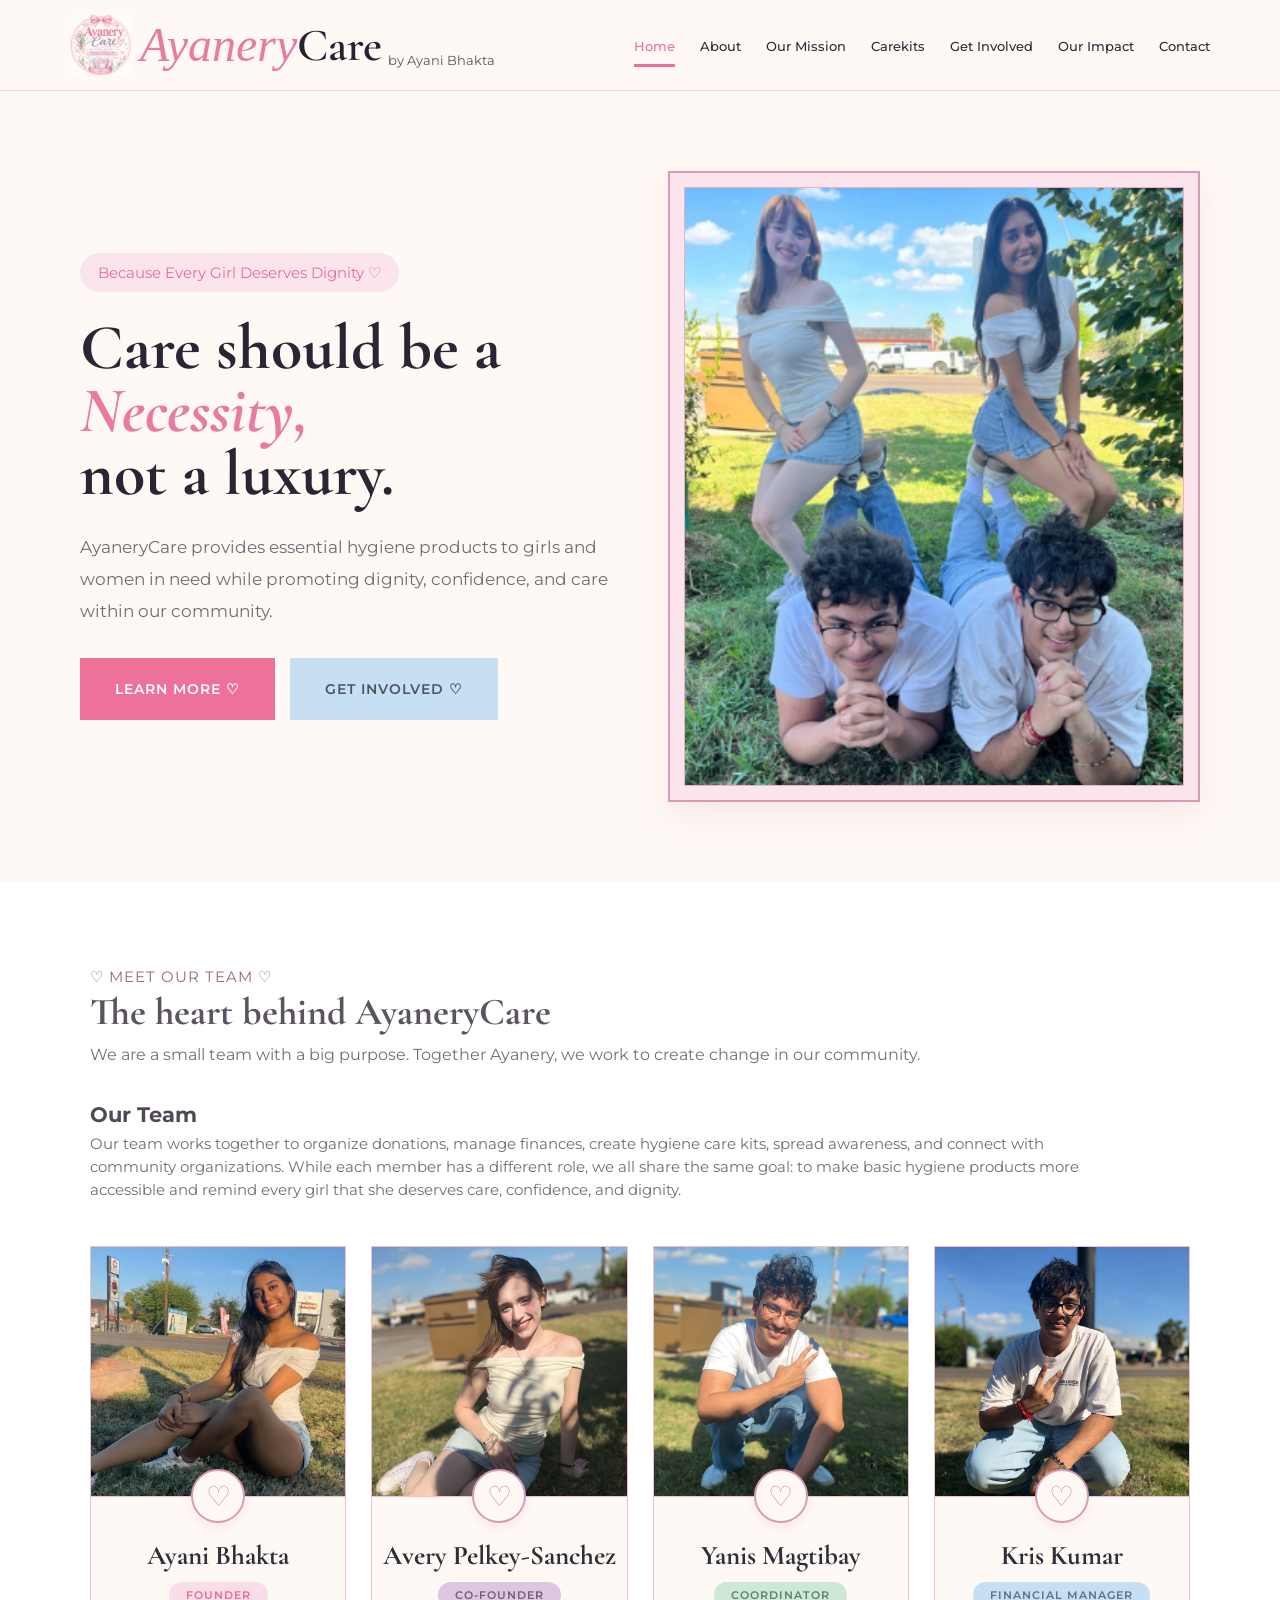
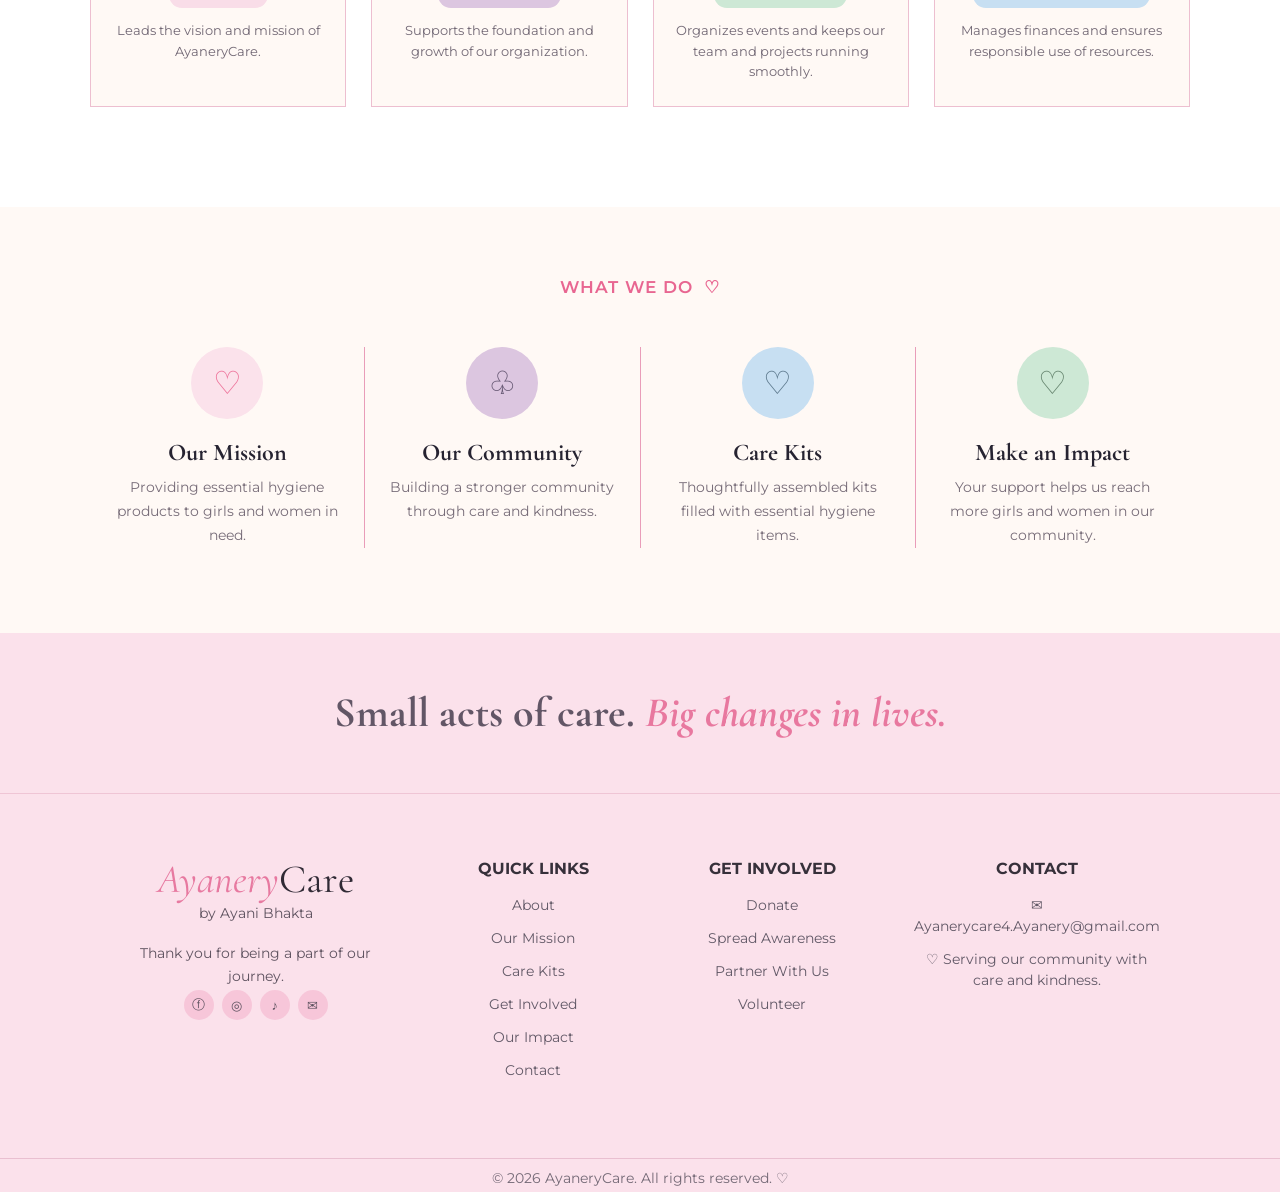
==== commit 4bfccf79: "Update index.html" ====
--- a/index.html
+++ b/index.html
@@ -380,7 +380,7 @@
         <div class="footer-brand">
 
             <div class="footer-logo">
-                <span>Ayanery </span>Care
+                <span>Ayanery</span>Care
             </div>
 
             <div class="footer-by">
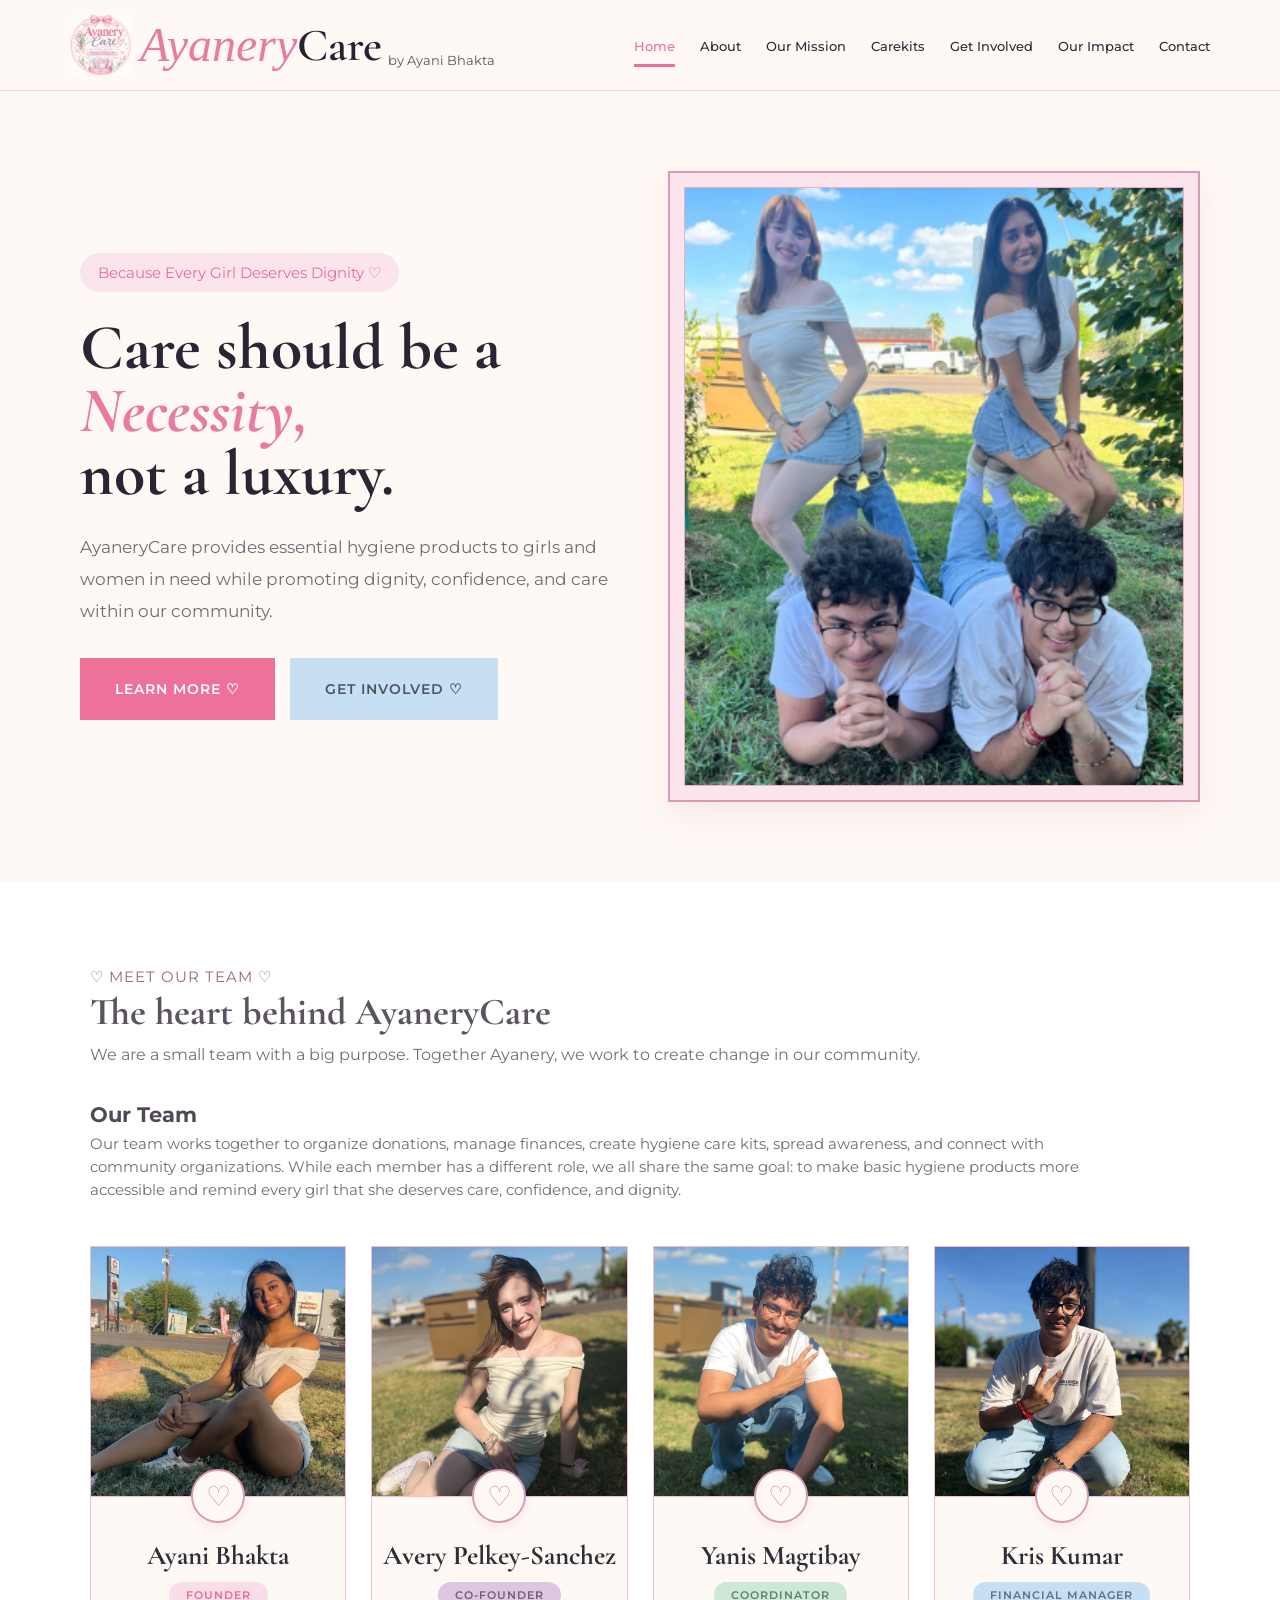
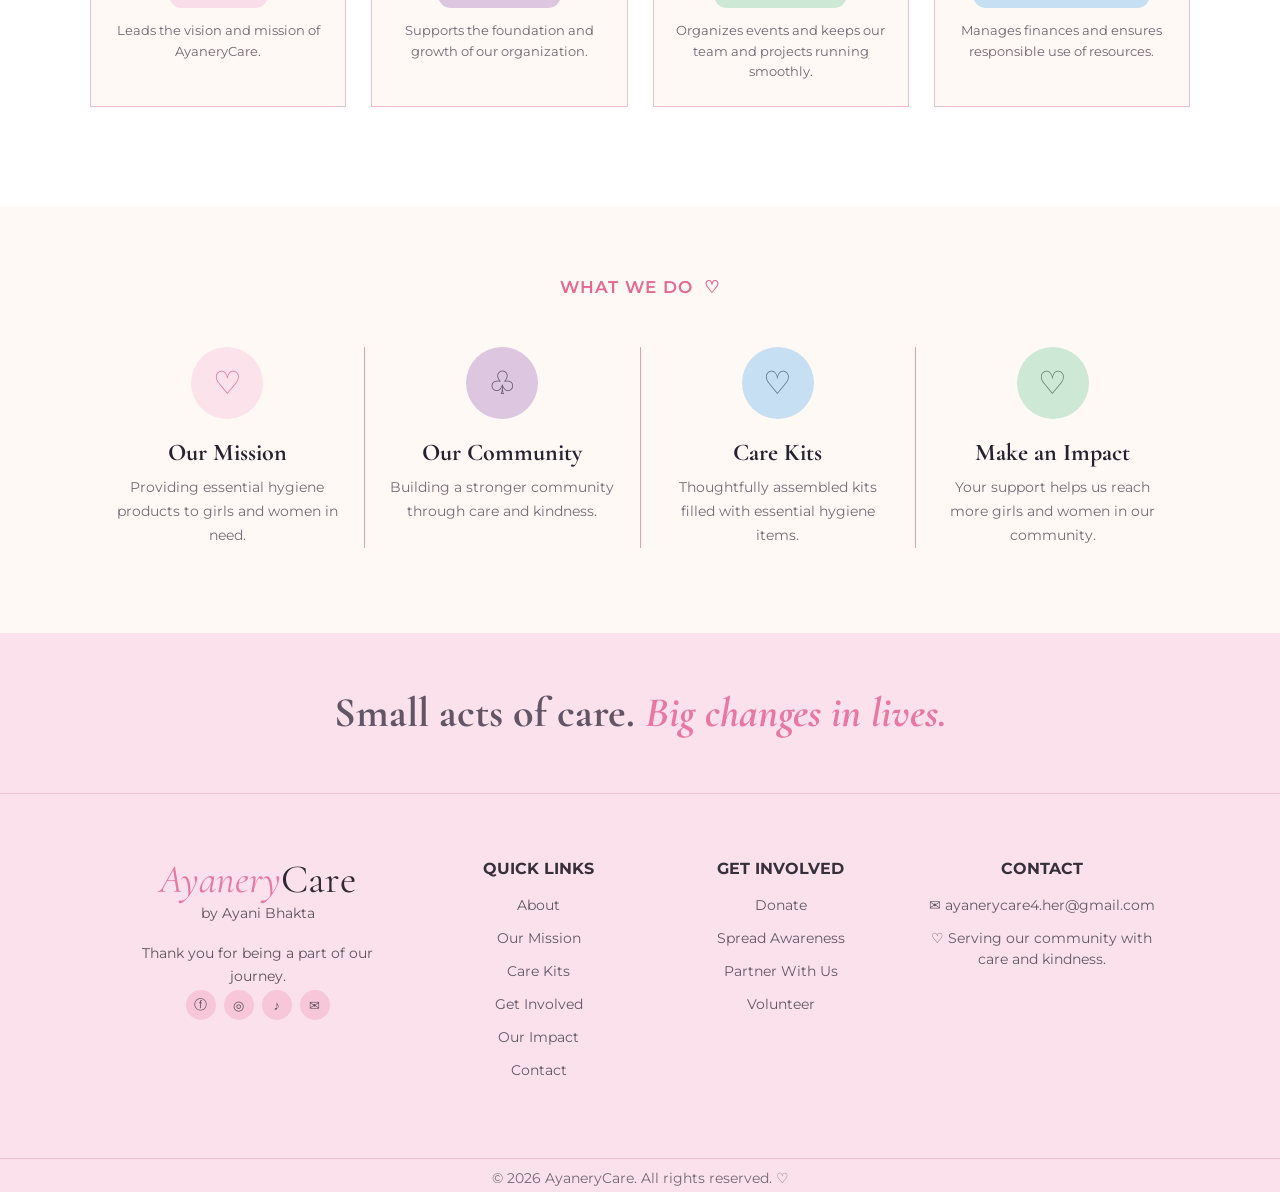
==== commit 59a47146: "Update index.html" ====
--- a/index.html
+++ b/index.html
@@ -456,7 +456,7 @@
 
             <h4>CONTACT</h4>
 
-            <p>✉ Ayanerycare4.Ayanery@gmail.com</p>
+            <p>✉  ayanerycare4.her@gmail.com</p>
 
             <p>
                 ♡ Serving our community with care and kindness.
